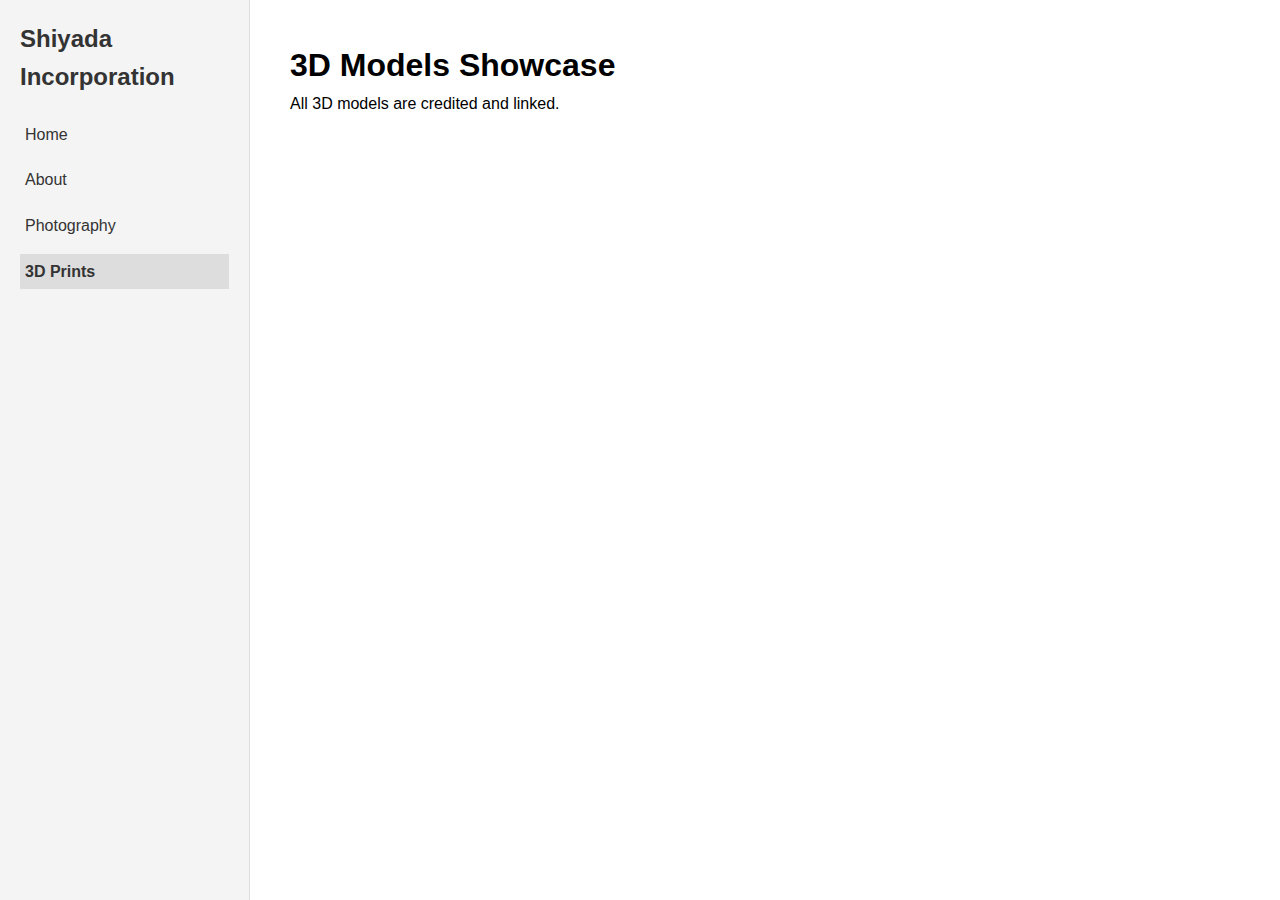
==== pages/3D Prints.html @ df5c460c "Add files via upload" ====
<!DOCTYPE html>
<html lang="en">
<head>
    <meta charset="UTF-8">
    <meta name="viewport" content="width=device-width, initial-scale=1.0">
    <title>3D Prints - Shiyada Incorporation</title>
    <link rel="stylesheet" href="../styles/ia2.css">
</head>
<body>
    <div class="container">
        <div class="sidebar">
            <header>
                <h1>Shiyada Incorporation</h1>
            </header>
            <nav>
                <ul>
                    <li>
                        <a href="../index.html">Home</a>
                    </li>
                    <li>
                        <a href="about.html">About</a>
                    </li>
                    <li>
                        <a href="photography.html">Photography</a>
                    </li>
                    <li>
                        <a href="3D Prints.html" class="active">3D Prints</a>
                    </li>
                </ul>
            </nav>
        </div>

<body>
    <div class="main-content">
        <h1>3D Models Showcase</h1>
        <p>All 3D models are credited and linked.</p>
    </div>
</body>
---- styles/ia2.css ----
/* Basic reset */
* {
    margin: 0;
    padding: 0;
    box-sizing: border-box;
  }
  
  body {
    font-family: Helvetica;
    line-height: 1.6;
  }
  
  /* Container styles */
  .container {
    display: flex;
    height: 100vh;
    width: 100%;
    padding: 0;
    margin: 0 auto;
  }
  
  /* Sidebar styles */
  .sidebar {
    width: 250px;
    background-color: #f4f4f4;
    padding: 20px;
    border-right: 1px solid #ddd;
    position: fixed;
    left: 0;
    top: 0;
    height: 100vh;
    overflow-y: auto;
  }
  
  .sidebar header h1 {
    font-size: 1.5rem;
    margin-bottom: 20px;
    color: #333;
  }
  
  .sidebar nav ul {
    list-style: none;
  }
  
  .sidebar nav ul li {
    margin-bottom: 10px;
  }
  
  .sidebar nav ul li a {
    text-decoration: none;
    color: #333;
    font-weight: 500;
    display: block;
    padding: 5px;
    transition: all 0.3s ease;
  }
  
  .sidebar nav ul li a:hover {
    background-color: #e0e0e0;
    border-radius: 4px;
  }
  
  /* Main content area */
  .main-content {
    flex: 1;
    padding: 40px;
    margin-left: 250px;
  }
  
  /* Image styling */
  img {
    max-width: 100%;
    height: auto;
    display: block;
    margin: 20px 0;
  }

  /* Second Page Layout */

  /* Active navigation link */
.sidebar nav ul li a.active {
    background-color: #ddd;
    font-weight: bold;
}

/* Page headings */
h2 {
    font-family: Helvetica;
    margin: 0 0 20px 0;
    color: #333;
    border-bottom: 2px solid #f4f4f4;
    padding-bottom: 10px;
}

h3 {
    margin: 25px 0 15px 0;
    color: #444;
}

/* Paragraph styling */
p {
    font-family: Helvetica;
    margin-bottom: 15px;
    line-height: 1.6;
}

/* Gallery layout */
.gallery {
    display: grid;
    grid-template-columns: repeat(auto-fill, minmax(250px, 1fr));
    gap: 20px;
    margin: 30px 0;
}

.gallery-item {
    border: 1px solid #eee;
    border-radius: 5px;
    overflow: hidden;
    transition: transform 0.3s ease;
}

.gallery-item:hover {
    transform: translateY(-5px);
    box-shadow: 0 5px 15px rgba(0,0,0,0.1);
}

.gallery-item img {
    width: 100%;
    height: auto;
    object-fit: cover;
    margin: 0;
}

.caption {
    padding: 10px;
    text-align: center;
    font-weight: 500;
    margin: 0;
}


@media screen and (max-width: 768px)  {
  .container {
    flex-direction: column;
  }
  
  /* Adjust sidebar for top placement */
  .sidebar {
    width: 100%;
    height: auto;
    position: relative;
    border-right: none;
    border-bottom: 1px solid #ddd;
    padding: 10px 20px;
    z-index: 10;
  }
  

  .sidebar header h1 {
    font-size: 1.2rem;
    margin-bottom: 10px;
  }

  .sidebar nav ul {
    display: flex;
    flex-wrap: wrap;
  }

  .sidebar nav ul li {
    margin-right: 15px;
    margin-bottom: 5px;
  }

  .main-content {
      margin-left: 0;
      padding: 30px;
      height: 15px;
      width: auto;
  }
}
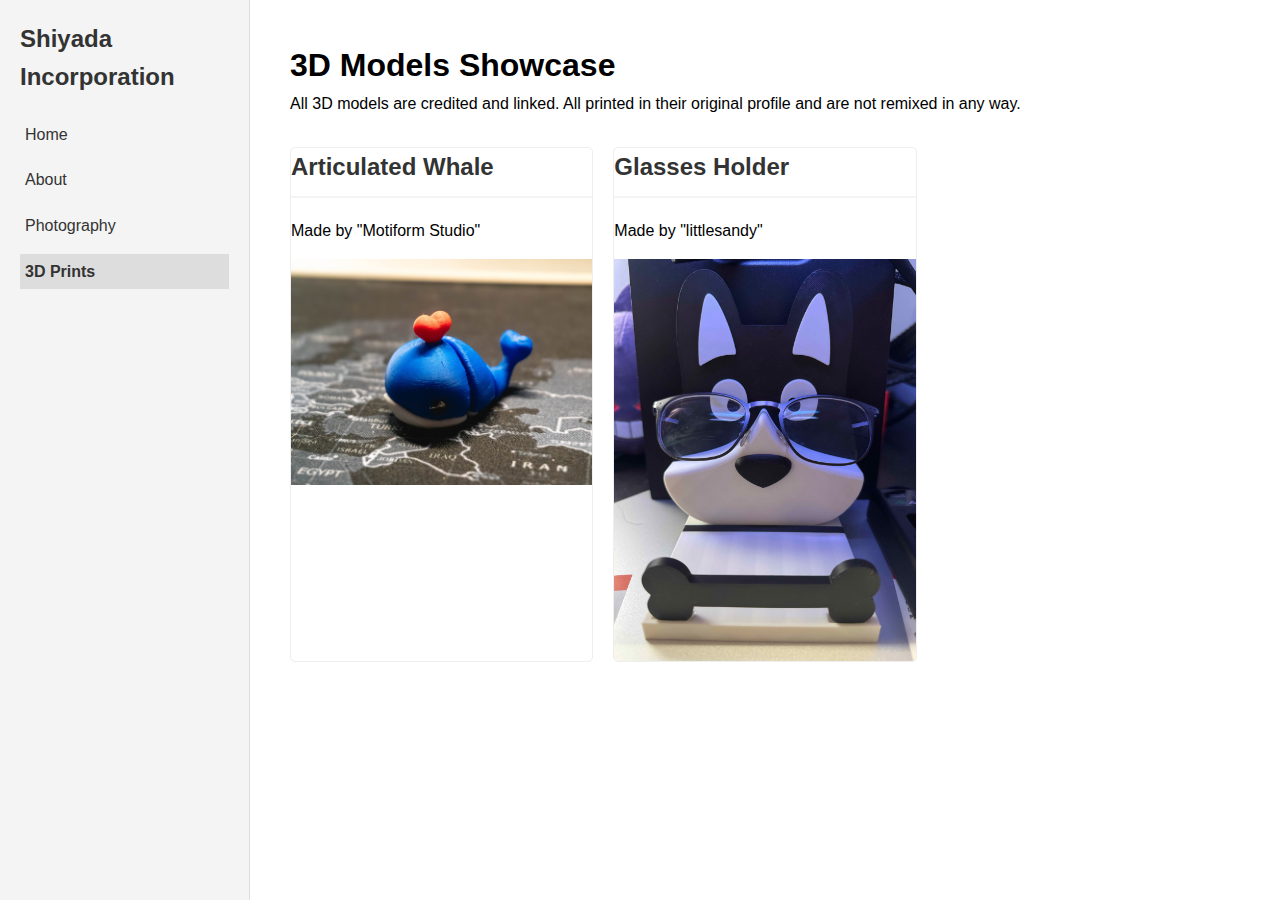
==== commit 7815f3d0: "Add files via upload" ====
--- a/pages/3D Prints.html
+++ b/pages/3D Prints.html
@@ -33,6 +33,22 @@
 <body>
     <div class="main-content">
         <h1>3D Models Showcase</h1>
-        <p>All 3D models are credited and linked.</p>
+        <p>All 3D models are credited and linked. All printed in their original profile and are not remixed in any way.</p>
+        <div class="gallery">
+            <div class="gallery-item">
+                <h2>Articulated Whale</h2>
+                <p>Made by "Motiform Studio"</p>
+                <a href="https://makerworld.com/en/models/1063862-articulated-whale-flexi-toy-magnet-keychain#profileId-1052567">
+                <img src="../3D model photos/DSC01953.jpg" alt="">
+                </a>
+            </div>
+            <div class="gallery-item">
+                <h2>Glasses Holder</h2>
+                <p>Made by "littlesandy"</p>
+                <a href="https://makerworld.com/en/models/837644-glasses-holder-and-phone-holder#profileId-783209">
+                    <img src="../3D model photos/IMG_7320.jpg" alt="">
+                </a>
+            </div>
+        </div>
     </div>
 </body>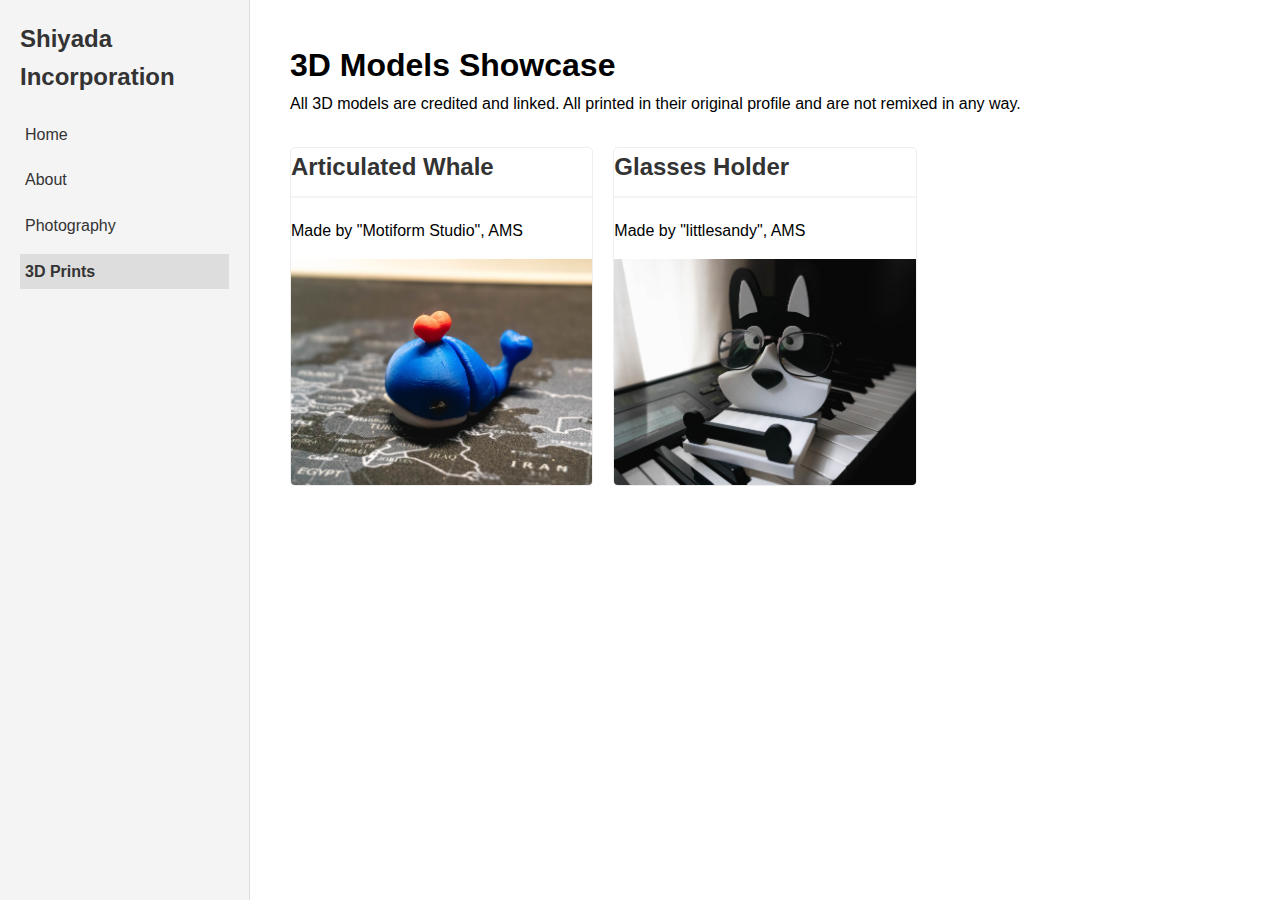
==== commit 1bbc454d: "Add files via upload" ====
--- a/pages/3D Prints.html
+++ b/pages/3D Prints.html
@@ -37,16 +37,16 @@
         <div class="gallery">
             <div class="gallery-item">
                 <h2>Articulated Whale</h2>
-                <p>Made by "Motiform Studio"</p>
+                <p>Made by "Motiform Studio", AMS</p>
                 <a href="https://makerworld.com/en/models/1063862-articulated-whale-flexi-toy-magnet-keychain#profileId-1052567">
                 <img src="../3D model photos/DSC01953.jpg" alt="">
                 </a>
             </div>
             <div class="gallery-item">
                 <h2>Glasses Holder</h2>
-                <p>Made by "littlesandy"</p>
+                <p>Made by "littlesandy", AMS</p>
                 <a href="https://makerworld.com/en/models/837644-glasses-holder-and-phone-holder#profileId-783209">
-                    <img src="../3D model photos/IMG_7320.jpg" alt="">
+                    <img src="../3D model photos/DSC01957.jpg" alt="">
                 </a>
             </div>
         </div>
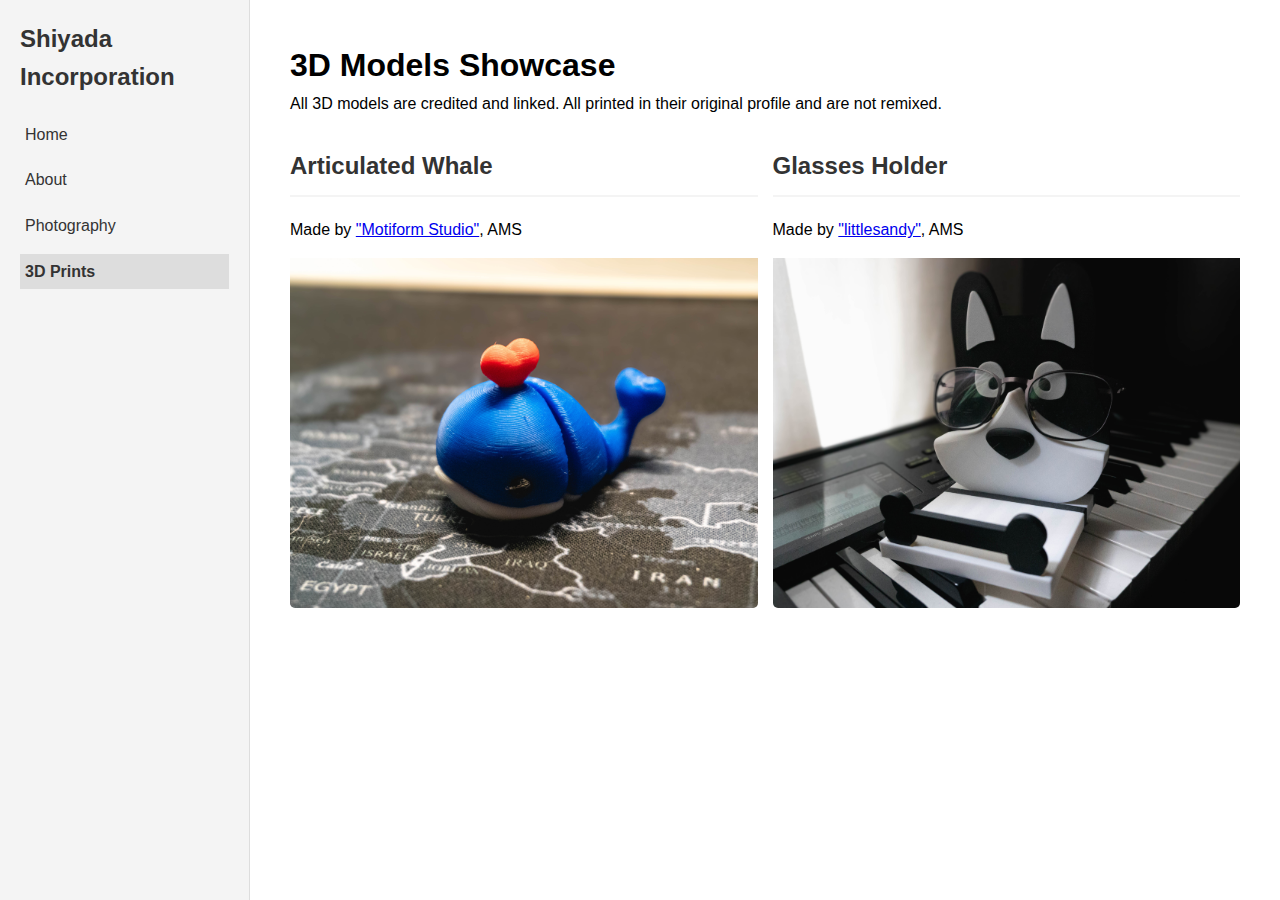
==== commit 82653976: "Add files via upload" ====
--- a/pages/3D Prints.html
+++ b/pages/3D Prints.html
@@ -33,18 +33,18 @@
 <body>
     <div class="main-content">
         <h1>3D Models Showcase</h1>
-        <p>All 3D models are credited and linked. All printed in their original profile and are not remixed in any way.</p>
+        <p>All 3D models are credited and linked. All printed in their original profile and are not remixed.</p>
         <div class="gallery">
             <div class="gallery-item">
                 <h2>Articulated Whale</h2>
-                <p>Made by "Motiform Studio", AMS</p>
+                <p>Made by <a href="https://makerworld.com/en/@MotiformStudio">"Motiform Studio"</a>, AMS</p>
                 <a href="https://makerworld.com/en/models/1063862-articulated-whale-flexi-toy-magnet-keychain#profileId-1052567">
                 <img src="../3D model photos/DSC01953.jpg" alt="">
                 </a>
             </div>
             <div class="gallery-item">
                 <h2>Glasses Holder</h2>
-                <p>Made by "littlesandy", AMS</p>
+                <p>Made by <a href=https://makerworld.com/en/@megamelody>"littlesandy"</a>, AMS</p>
                 <a href="https://makerworld.com/en/models/837644-glasses-holder-and-phone-holder#profileId-783209">
                     <img src="../3D model photos/DSC01957.jpg" alt="">
                 </a>
--- a/styles/ia2.css
+++ b/styles/ia2.css
@@ -107,13 +107,13 @@
 /* Gallery layout */
 .gallery {
     display: grid;
-    grid-template-columns: repeat(auto-fill, minmax(250px, 1fr));
-    gap: 20px;
+    grid-template-columns: repeat(auto-fill, minmax(350px, 1fr));
+    gap: 15px;
     margin: 30px 0;
 }
 
 .gallery-item {
-    border: 1px solid #eee;
+    border: 0px solid #eee;
     border-radius: 5px;
     overflow: hidden;
     transition: transform 0.3s ease;
@@ -138,6 +138,33 @@
     margin: 0;
 }
 
+#FullImageView {
+  display: none;
+  position: fixed;
+  top: 0;
+  left: 0;
+  width: 100%;
+  height: 100%;
+  background-color: rgba(0,0,0,0.9);
+  justify-content: center;
+  align-items: center;
+  box-sizing: border-box;
+}
+
+#FullImage {
+  width: 1620px;
+  height: 1080px;
+  object-fit: contain; 
+  margin: 0 auto;
+}
+
+#CloseButton {
+  cursor: pointer;
+  position: absolute;
+  top: 20px;
+  right: 50px;
+  font-size: 2rem;
+}
 
 @media screen and (max-width: 768px)  {
   .container {
@@ -173,7 +200,7 @@
 
   .main-content {
       margin-left: 0;
-      padding: 30px;
+      padding: 30px; /* Tweaked for image to not overlap with Nav */
       height: 15px;
       width: auto;
   }
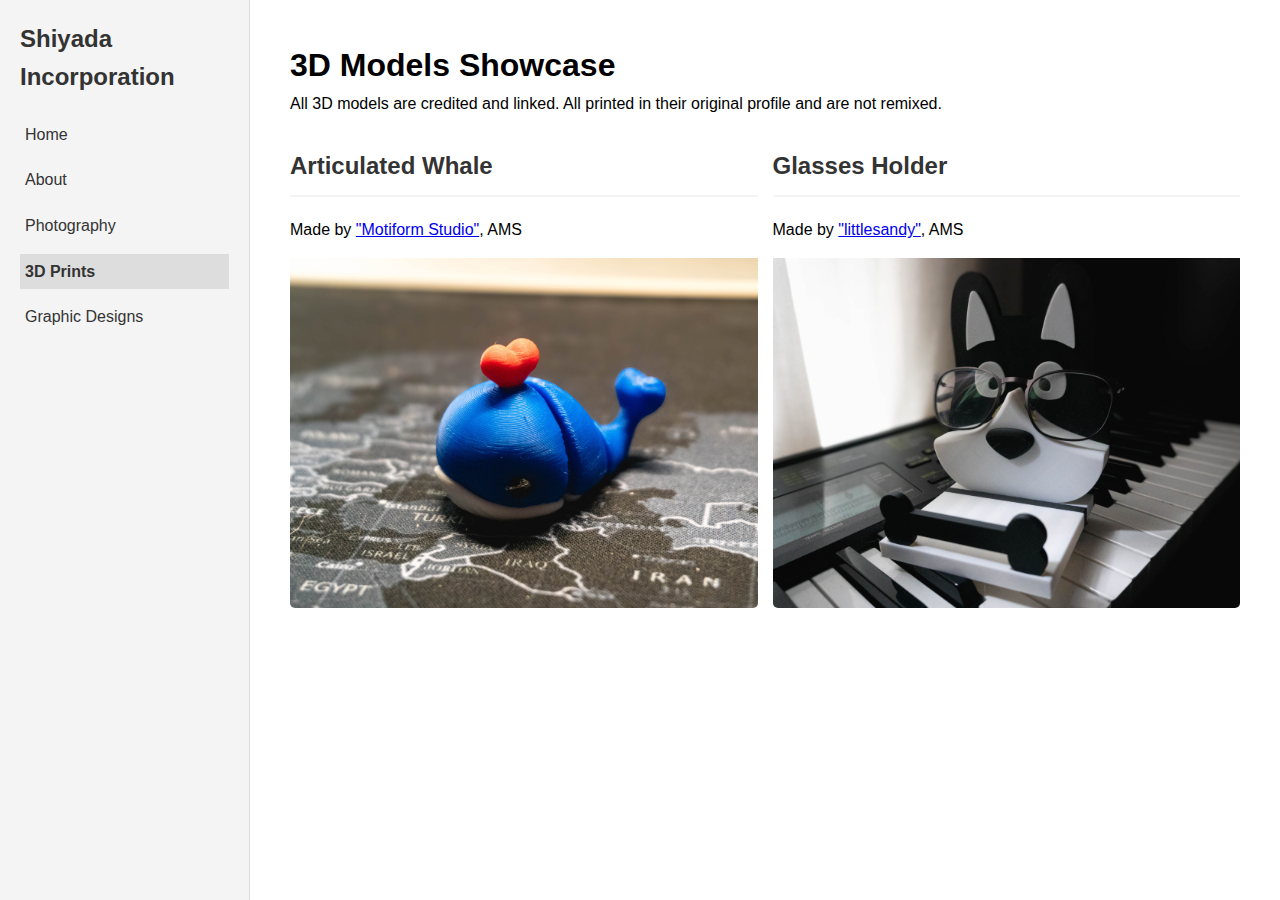
==== commit da466788: "Graphic tab added" ====
--- a/pages/3D Prints.html
+++ b/pages/3D Prints.html
@@ -26,6 +26,9 @@
                     <li>
                         <a href="3D Prints.html" class="active">3D Prints</a>
                     </li>
+                    <li>
+                        <a href="graphics.html">Graphic Designs</a>
+                    </li>
                 </ul>
             </nav>
         </div>
--- a/styles/ia2.css
+++ b/styles/ia2.css
@@ -66,6 +66,12 @@
     padding: 40px;
     margin-left: 250px;
   }
+
+  .main-image {
+    flex: 1;
+    padding: 40px;
+    margin-left: -79px;
+  }
   
   /* Image styling */
   img {
@@ -104,6 +110,13 @@
     line-height: 1.6;
 }
 
+@keyframes fade-up{
+  0% {
+    opacity: 0;
+    transform: translateY(30px) scale(0.9);
+  }
+}
+
 /* Gallery layout */
 .gallery {
     display: grid;
@@ -145,7 +158,7 @@
   left: 0;
   width: 100%;
   height: 100%;
-  background-color: rgba(0,0,0,0.9);
+  background-color: rgba(0, 0, 0, 0.9);
   justify-content: center;
   align-items: center;
   box-sizing: border-box;
@@ -156,6 +169,7 @@
   height: 1080px;
   object-fit: contain; 
   margin: 0 auto;
+  animation: fade-up 0.5s;
 }
 
 #CloseButton {
@@ -164,6 +178,7 @@
   top: 20px;
   right: 50px;
   font-size: 2rem;
+  color: #ddd;
 }
 
 @media screen and (max-width: 768px)  {
